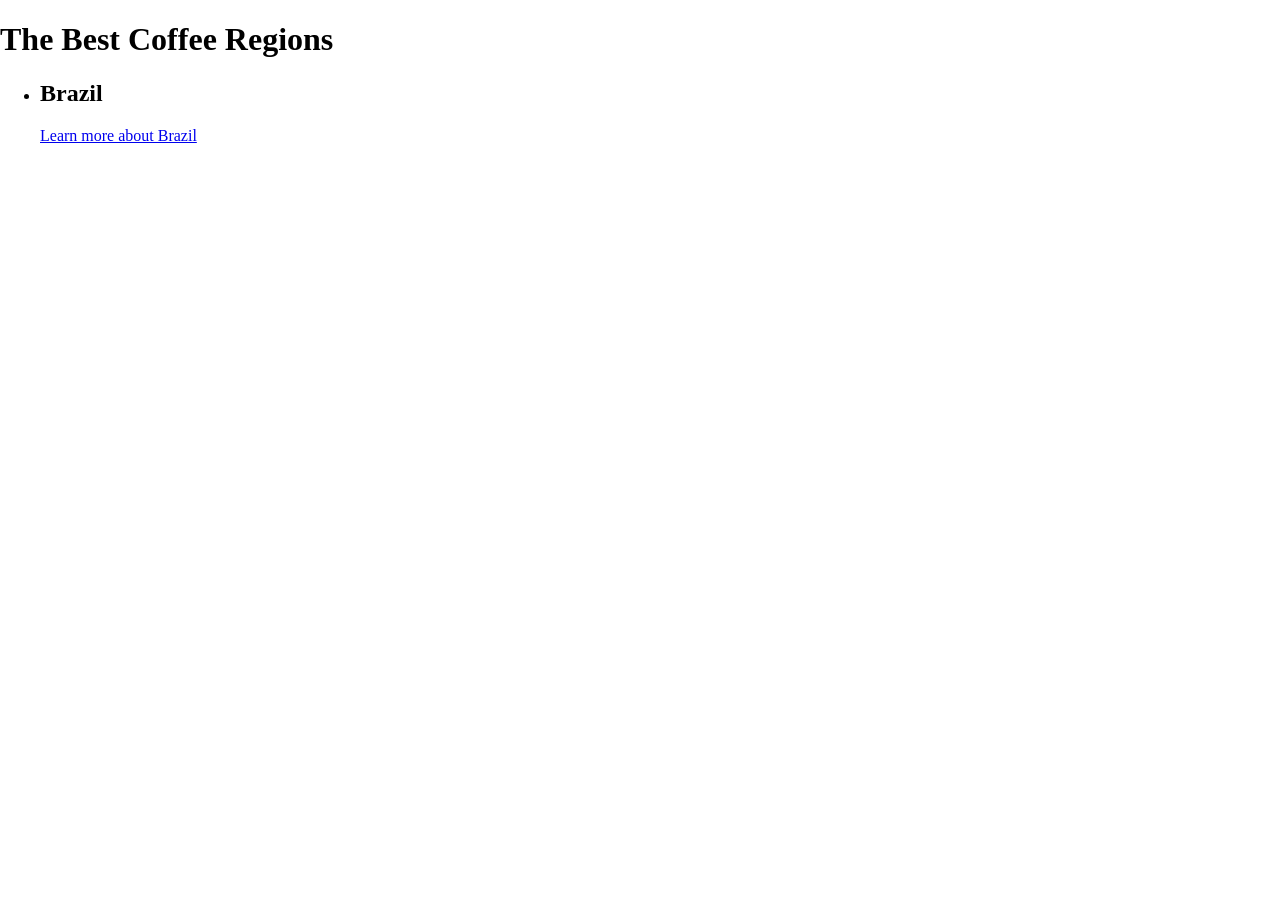
==== src/index.html @ b5847464 "initial commit" ====
<!DOCTYPE html>
<html lang="en">
<head>
    <meta charset="UTF-8">
    <meta name="viewport" content="width=device-width, initial-scale=1.0">
    <title>Coffee</title>
    <link rel="shortcut icon" href="../img/Image20260629205224.jpg" type="image/x-icon">
    <link rel="stylesheet" href="../css/style.css">

</head>
<body>
<div class="header">
    <h1>The Best Coffee Regions</h1>
</div>
<div class="main">
    <ul>
        <li>
            <h2>Brazil</h2>
            <p>

            </p>
            <a href="https://en.wikipedia.org/wiki/Brazil" target="_blank">
            Learn more about Brazil
            </a>
        </li>
    </ul>
</div>

</body>
</html>
---- css/style.css ----
body{
    margin: 0;
}
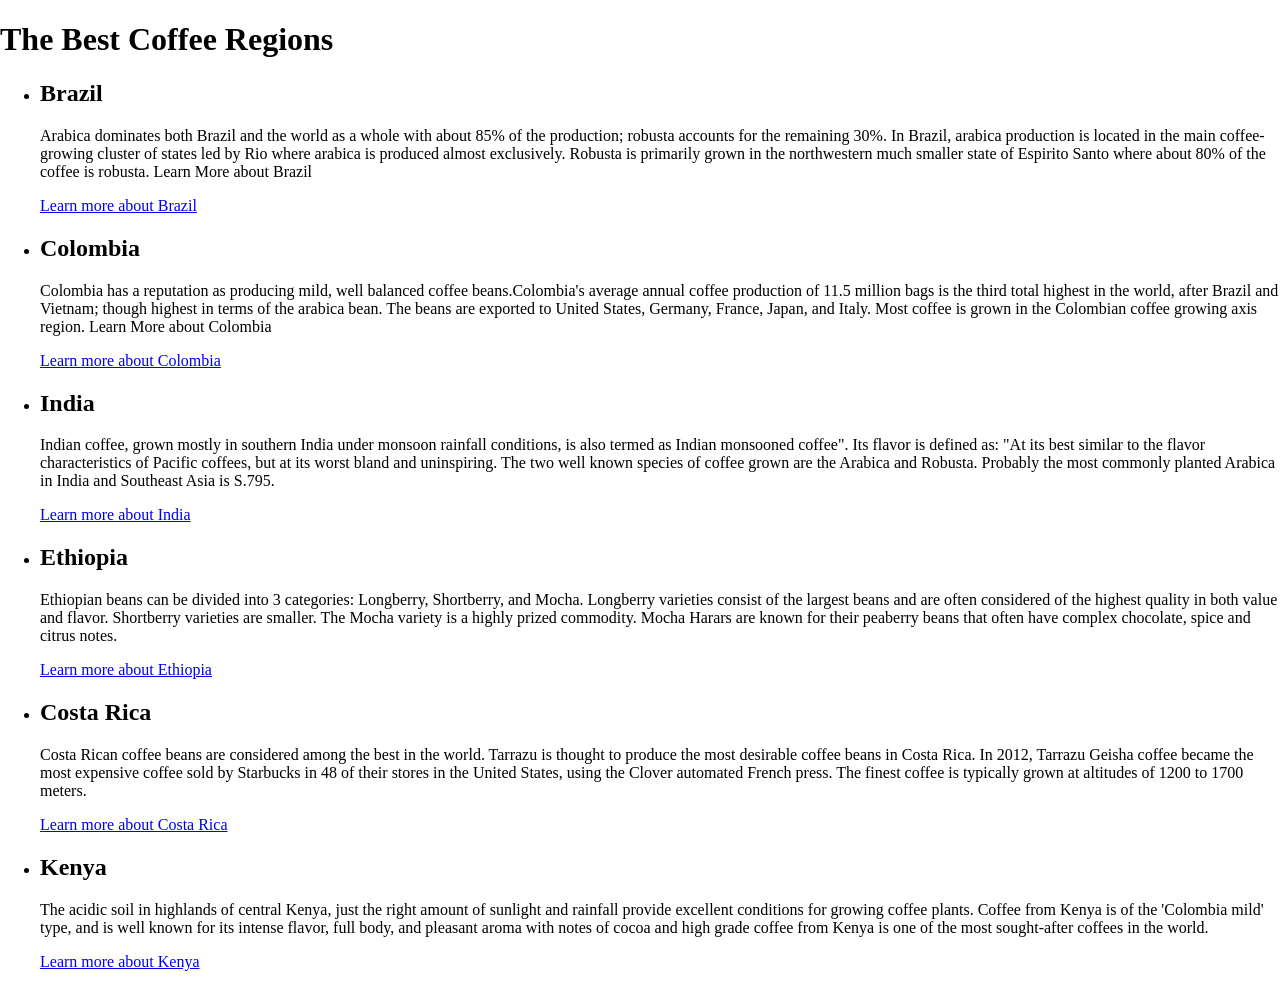
==== commit 9f5536df: "commit finish work" ====
--- a/src/index.html
+++ b/src/index.html
@@ -17,6 +17,9 @@
         <li>
             <h2>Brazil</h2>
             <p>
+                Arabica dominates both Brazil and the world as a whole with about 85% of the production; robusta accounts for the remaining 30%. In Brazil, arabica production is located in the main coffee-growing cluster of states led by Rio where arabica is
+                produced almost exclusively. Robusta is primarily grown in the northwestern much smaller state of Espirito Santo where about 80% of the coffee is robusta.
+                Learn More about Brazil
 
             </p>
             <a href="https://en.wikipedia.org/wiki/Brazil" target="_blank">
@@ -25,6 +28,77 @@
         </li>
     </ul>
 </div>
+<div class="main">
+    <ul>
+        <li>
+            <h2>Colombia</h2>
+            <p>
+                Colombia has a reputation as producing mild, well balanced coffee beans.Colombia's average annual coffee production of 11.5 million bags is the third total highest in the world, after Brazil and Vietnam; though highest in terms of the arabica
+                bean. The beans are exported to United States, Germany, France, Japan, and Italy. Most coffee is grown in the Colombian coffee growing axis region.
+                Learn More about Colombia
+            </p>
+            <a href="https://ru.wikipedia.org/wiki/%D0%9A%D0%BE%D0%BB%D1%83%D0%BC%D0%B1%D0%B8%D1%8F" target="_blank">
+                Learn more about Colombia
+            </a>
+        </li>
+    </ul>
+</div>
+<div class="main">
+    <ul>
+        <li>
+            <h2>India</h2>
+            <p>
+                Indian coffee, grown mostly in southern India under monsoon rainfall conditions, is also termed as Indian monsooned coffee". Its flavor is defined as: "At its best similar to the flavor characteristics of Pacific coffees, but at its worst bland and uninspiring. The two well known species of coffee grown are the Arabica and Robusta. Probably the most commonly planted Arabica in India and Southeast Asia is S.795.
+            </p>
+            <a href="https://ru.wikipedia.org/wiki/%D0%98%D0%BD%D0%B4%D0%B8%D1%8F" target="_blank">
+                Learn more about India
+            </a>
+        </li>
+    </ul>
+</div>
+<div class="main">
+<ul>
+    <li>
+        <h2>  Ethiopia</h2>
+        <p>
+            Ethiopian beans can be divided into 3 categories: Longberry, Shortberry, and Mocha. Longberry varieties consist of the largest beans and are often considered of the highest quality in both value and flavor. Shortberry varieties are smaller. The Mocha variety is a highly prized commodity. Mocha Harars are known for their peaberry beans that often have complex chocolate, spice and citrus notes.
+        </p>
+        <a href="https://ru.wikipedia.org/wiki/Ethiopia" target="_blank">
+            Learn more about Ethiopia
+        </a>
+    </li>
+</ul>
+</div>
+<div class="main">
+    <ul>
+        <li>
+            <h2> Costa Rica</h2>
+            <p>
+                Costa Rican coffee beans are considered among the best in the world. Tarrazu is thought to produce the most desirable coffee beans in Costa Rica. In 2012, Tarrazu Geisha coffee became the most expensive coffee sold by Starbucks in 48 of their stores in the United States, using the Clover automated French press. The finest coffee is typically grown at altitudes of 1200 to 1700 meters.
+            </p>
+            <a href="https://ru.wikipedia.org/wiki/%D0%9A%D0%BE%D1%81%D1%82%D0%B0-%D0%A0%D0%B8%D0%BA%D0%B0" target="_blank">
+                Learn more about Costa Rica
+            </a>
+        </li>
+    </ul>
+</div>
+<div class="main">
+    <ul>
+        <li>
+            <h2>  Kenya</h2>
+            <p>
+                The acidic soil in highlands of central Kenya, just the right amount of sunlight and rainfall provide excellent conditions for growing coffee plants. Coffee from Kenya is of the 'Colombia mild' type, and is well known for its intense flavor, full body, and pleasant aroma with notes of cocoa and high grade coffee from Kenya is one of the most sought-after coffees in the world.
+            </p>
+            <a href="https://ru.wikipedia.org/wiki/%D0%9A%D0%B5%D0%BD%D0%B8%D1%8F" target="_blank">
+                Learn more about Kenya
+            </a>
+        </li>
+    </ul>
+</div>
 
 </body>
-</html>+</html>
+
+<!--HW_05_TEXT-->
+<!--Доработайте HTML  согласно эскиза сайта-->
+<!--Advance***: Попробуйте начать самостоятельное оформление css-->
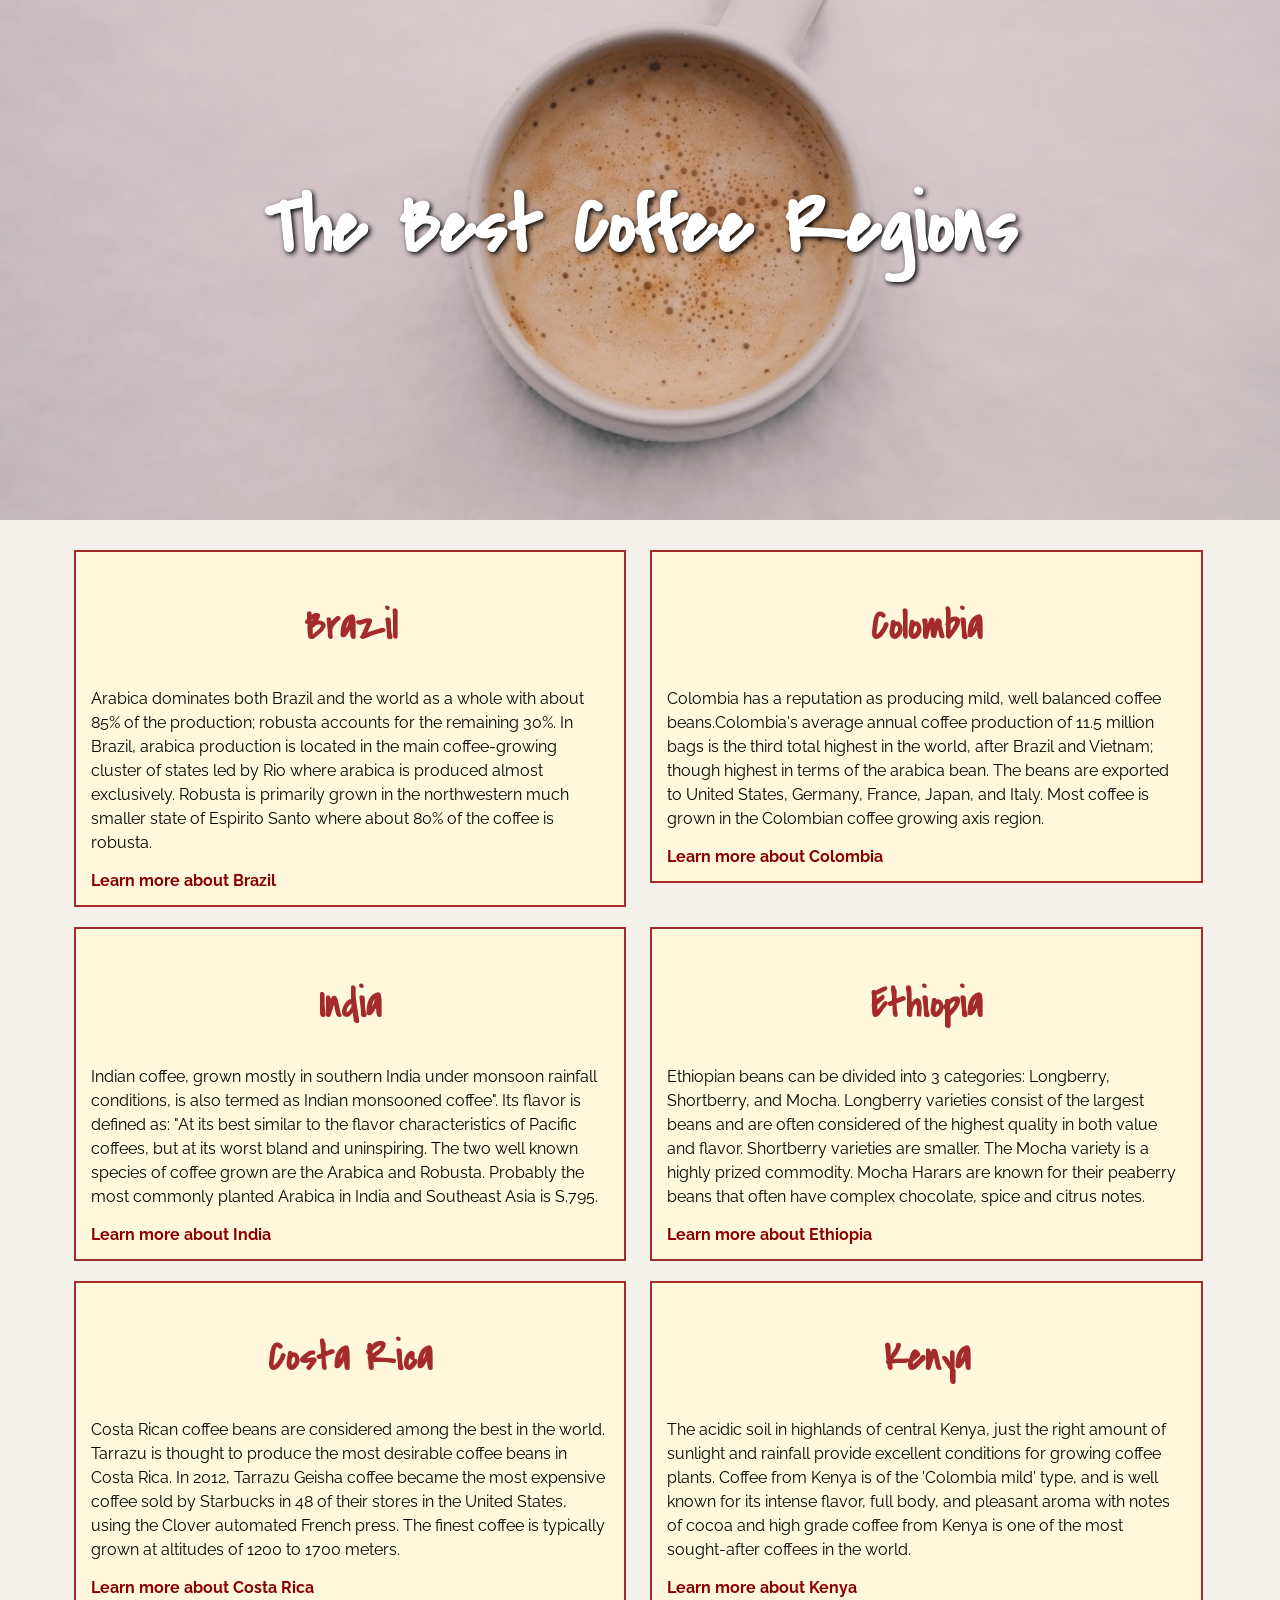
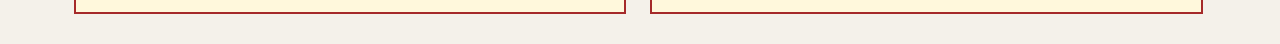
==== commit f41c1015: "finish 3 project" ====
--- a/src/index.html
+++ b/src/index.html
@@ -2,103 +2,68 @@
 <html lang="en">
 <head>
     <meta charset="UTF-8">
-    <meta name="viewport" content="width=device-width, initial-scale=1.0">
     <title>Coffee</title>
-    <link rel="shortcut icon" href="../img/Image20260629205224.jpg" type="image/x-icon">
+    <link rel="shortcut icon" href="../img/Image20260629205224.jpg" type="image/jpg">
     <link rel="stylesheet" href="../css/style.css">
-
 </head>
 <body>
 <div class="header">
     <h1>The Best Coffee Regions</h1>
 </div>
 <div class="main">
-    <ul>
+    <ul class="countries">
         <li>
             <h2>Brazil</h2>
-            <p>
-                Arabica dominates both Brazil and the world as a whole with about 85% of the production; robusta accounts for the remaining 30%. In Brazil, arabica production is located in the main coffee-growing cluster of states led by Rio where arabica is
-                produced almost exclusively. Robusta is primarily grown in the northwestern much smaller state of Espirito Santo where about 80% of the coffee is robusta.
-                Learn More about Brazil
-
-            </p>
-            <a href="https://en.wikipedia.org/wiki/Brazil" target="_blank">
-            Learn more about Brazil
-            </a>
+            <p> Arabica dominates both Brazil and the world as a whole with about 85% of the production; robusta
+                accounts for the remaining 30%. In Brazil, arabica production is located in the main coffee-growing
+                cluster of states led by Rio where arabica is
+                produced almost exclusively. Robusta is primarily grown in the northwestern much smaller state of
+                Espirito Santo where about 80% of the coffee is robusta.</p>
+            <a href="https://en.wikipedia.org/wiki/Brazil" target="_blank">Learn more about Brazil</a>
+        </li>
+        <li>
+            <h2>Colombia</h2>
+            <p> Colombia has a reputation as producing mild, well balanced coffee beans.Colombia's average annual coffee
+                production of 11.5 million bags is the third total highest in the world, after Brazil and Vietnam;
+                though highest in terms of the arabica
+                bean. The beans are exported to United States, Germany, France, Japan, and Italy. Most coffee is grown
+                in the Colombian coffee growing axis region.</p>
+            <a href="https://en.wikipedia.org/wiki/Colombia" target="_blank">Learn more about Colombia</a>
+        </li>
+        <li>
+            <h2>India</h2>
+            <p> Indian coffee, grown mostly in southern India under monsoon rainfall conditions, is also termed as
+                Indian monsooned coffee". Its flavor is defined as: "At its best similar to the flavor characteristics
+                of Pacific coffees, but at its worst bland and uninspiring. The two well known species of coffee grown
+                are the Arabica and Robusta. Probably the most commonly planted Arabica in India and Southeast Asia is
+                S.795.</p>
+            <a href="https://en.wikipedia.org/wiki/India" target="_blank">Learn more about India</a>
+        </li>
+        <li>
+            <h2>Ethiopia</h2>
+            <p> Ethiopian beans can be divided into 3 categories: Longberry, Shortberry, and Mocha. Longberry varieties
+                consist of the largest beans and are often considered of the highest quality in both value and flavor.
+                Shortberry varieties are smaller. The Mocha variety is a highly prized commodity. Mocha Harars are known
+                for their peaberry beans that often have complex chocolate, spice and citrus notes.</p>
+            <a href="https://en.wikipedia.org/wiki/Ethiopia" target="_blank">Learn more about Ethiopia</a>
+        </li>
+        <li>
+            <h2>Costa Rica</h2>
+            <p> Costa Rican coffee beans are considered among the best in the world. Tarrazu is thought to produce the
+                most desirable coffee beans in Costa Rica. In 2012, Tarrazu Geisha coffee became the most expensive
+                coffee sold by Starbucks in 48 of their stores in the United States, using the Clover automated French
+                press. The finest coffee is typically grown at altitudes of 1200 to 1700 meters.</p>
+            <a href="https://en.wikipedia.org/wiki/Costa_Rica" target="_blank">Learn more about Costa Rica</a>
+        </li>
+        <li>
+            <h2>Kenya</h2>
+            <p> The acidic soil in highlands of central Kenya, just the right amount of sunlight and rainfall provide
+                excellent conditions for growing coffee plants. Coffee from Kenya is of the 'Colombia mild' type, and is
+                well known for its intense flavor, full body, and pleasant aroma with notes of cocoa and high grade
+                coffee from Kenya is one of the most sought-after coffees in the world.</p>
+            <a href="https://en.wikipedia.org/wiki/Kenya" target="_blank">Learn more about Kenya</a>
         </li>
     </ul>
 </div>
-<div class="main">
-    <ul>
-        <li>
-            <h2>Colombia</h2>
-            <p>
-                Colombia has a reputation as producing mild, well balanced coffee beans.Colombia's average annual coffee production of 11.5 million bags is the third total highest in the world, after Brazil and Vietnam; though highest in terms of the arabica
-                bean. The beans are exported to United States, Germany, France, Japan, and Italy. Most coffee is grown in the Colombian coffee growing axis region.
-                Learn More about Colombia
-            </p>
-            <a href="https://ru.wikipedia.org/wiki/%D0%9A%D0%BE%D0%BB%D1%83%D0%BC%D0%B1%D0%B8%D1%8F" target="_blank">
-                Learn more about Colombia
-            </a>
-        </li>
-    </ul>
-</div>
-<div class="main">
-    <ul>
-        <li>
-            <h2>India</h2>
-            <p>
-                Indian coffee, grown mostly in southern India under monsoon rainfall conditions, is also termed as Indian monsooned coffee". Its flavor is defined as: "At its best similar to the flavor characteristics of Pacific coffees, but at its worst bland and uninspiring. The two well known species of coffee grown are the Arabica and Robusta. Probably the most commonly planted Arabica in India and Southeast Asia is S.795.
-            </p>
-            <a href="https://ru.wikipedia.org/wiki/%D0%98%D0%BD%D0%B4%D0%B8%D1%8F" target="_blank">
-                Learn more about India
-            </a>
-        </li>
-    </ul>
-</div>
-<div class="main">
-<ul>
-    <li>
-        <h2>  Ethiopia</h2>
-        <p>
-            Ethiopian beans can be divided into 3 categories: Longberry, Shortberry, and Mocha. Longberry varieties consist of the largest beans and are often considered of the highest quality in both value and flavor. Shortberry varieties are smaller. The Mocha variety is a highly prized commodity. Mocha Harars are known for their peaberry beans that often have complex chocolate, spice and citrus notes.
-        </p>
-        <a href="https://ru.wikipedia.org/wiki/Ethiopia" target="_blank">
-            Learn more about Ethiopia
-        </a>
-    </li>
-</ul>
-</div>
-<div class="main">
-    <ul>
-        <li>
-            <h2> Costa Rica</h2>
-            <p>
-                Costa Rican coffee beans are considered among the best in the world. Tarrazu is thought to produce the most desirable coffee beans in Costa Rica. In 2012, Tarrazu Geisha coffee became the most expensive coffee sold by Starbucks in 48 of their stores in the United States, using the Clover automated French press. The finest coffee is typically grown at altitudes of 1200 to 1700 meters.
-            </p>
-            <a href="https://ru.wikipedia.org/wiki/%D0%9A%D0%BE%D1%81%D1%82%D0%B0-%D0%A0%D0%B8%D0%BA%D0%B0" target="_blank">
-                Learn more about Costa Rica
-            </a>
-        </li>
-    </ul>
-</div>
-<div class="main">
-    <ul>
-        <li>
-            <h2>  Kenya</h2>
-            <p>
-                The acidic soil in highlands of central Kenya, just the right amount of sunlight and rainfall provide excellent conditions for growing coffee plants. Coffee from Kenya is of the 'Colombia mild' type, and is well known for its intense flavor, full body, and pleasant aroma with notes of cocoa and high grade coffee from Kenya is one of the most sought-after coffees in the world.
-            </p>
-            <a href="https://ru.wikipedia.org/wiki/%D0%9A%D0%B5%D0%BD%D0%B8%D1%8F" target="_blank">
-                Learn more about Kenya
-            </a>
-        </li>
-    </ul>
-</div>
-
 </body>
-</html>
-
-<!--HW_05_TEXT-->
-<!--Доработайте HTML  согласно эскиза сайта-->
-<!--Advance***: Попробуйте начать самостоятельное оформление css-->+</html>
--- a/css/style.css
+++ b/css/style.css
@@ -1,3 +1,66 @@
+@import url('https://fonts.googleapis.com/css2?family=Covered+By+Your+Grace&family=Raleway:wght@400;700&display=swap');
+
 body{
-    margin: 0;
+    margin:0;
+    font-family:Raleway, sans-serif;
+    background-color:#f4f1ea;
+}
+
+.header{
+    height:400px;
+    background-image:url("../img/Image20260629205224.jpg");
+    background-repeat:no-repeat;
+    background-size:cover;
+    background-position:center;
+    text-align:center;
+    padding-top:120px;
+}
+
+h1{
+    font-family:"Covered By Your Grace", cursive;
+    font-size:80px;
+    color:white;
+    text-shadow:2px 2px 5px black;
+}
+
+.main{
+    width:90%;
+    margin:20px auto;
+}
+
+.countries{
+    list-style:none;
+    padding:0;
+}
+
+.countries li{
+    display:inline-block;
+    width:45%;
+    margin:10px;
+    padding:15px;
+    background-color:#fff8dc;
+    border:2px solid brown;
+    vertical-align:top;
+}
+
+.countries h2{
+    text-align:center;
+    color:brown;
+    font-family:"Covered By Your Grace", cursive;
+    font-size:40px;
+}
+
+.countries p{
+    font-size:16px;
+    line-height:1.5;
+}
+
+.countries a{
+    color:darkred;
+    text-decoration:none;
+    font-weight:bold;
+}
+
+.countries a:hover{
+    text-decoration:underline;
 }
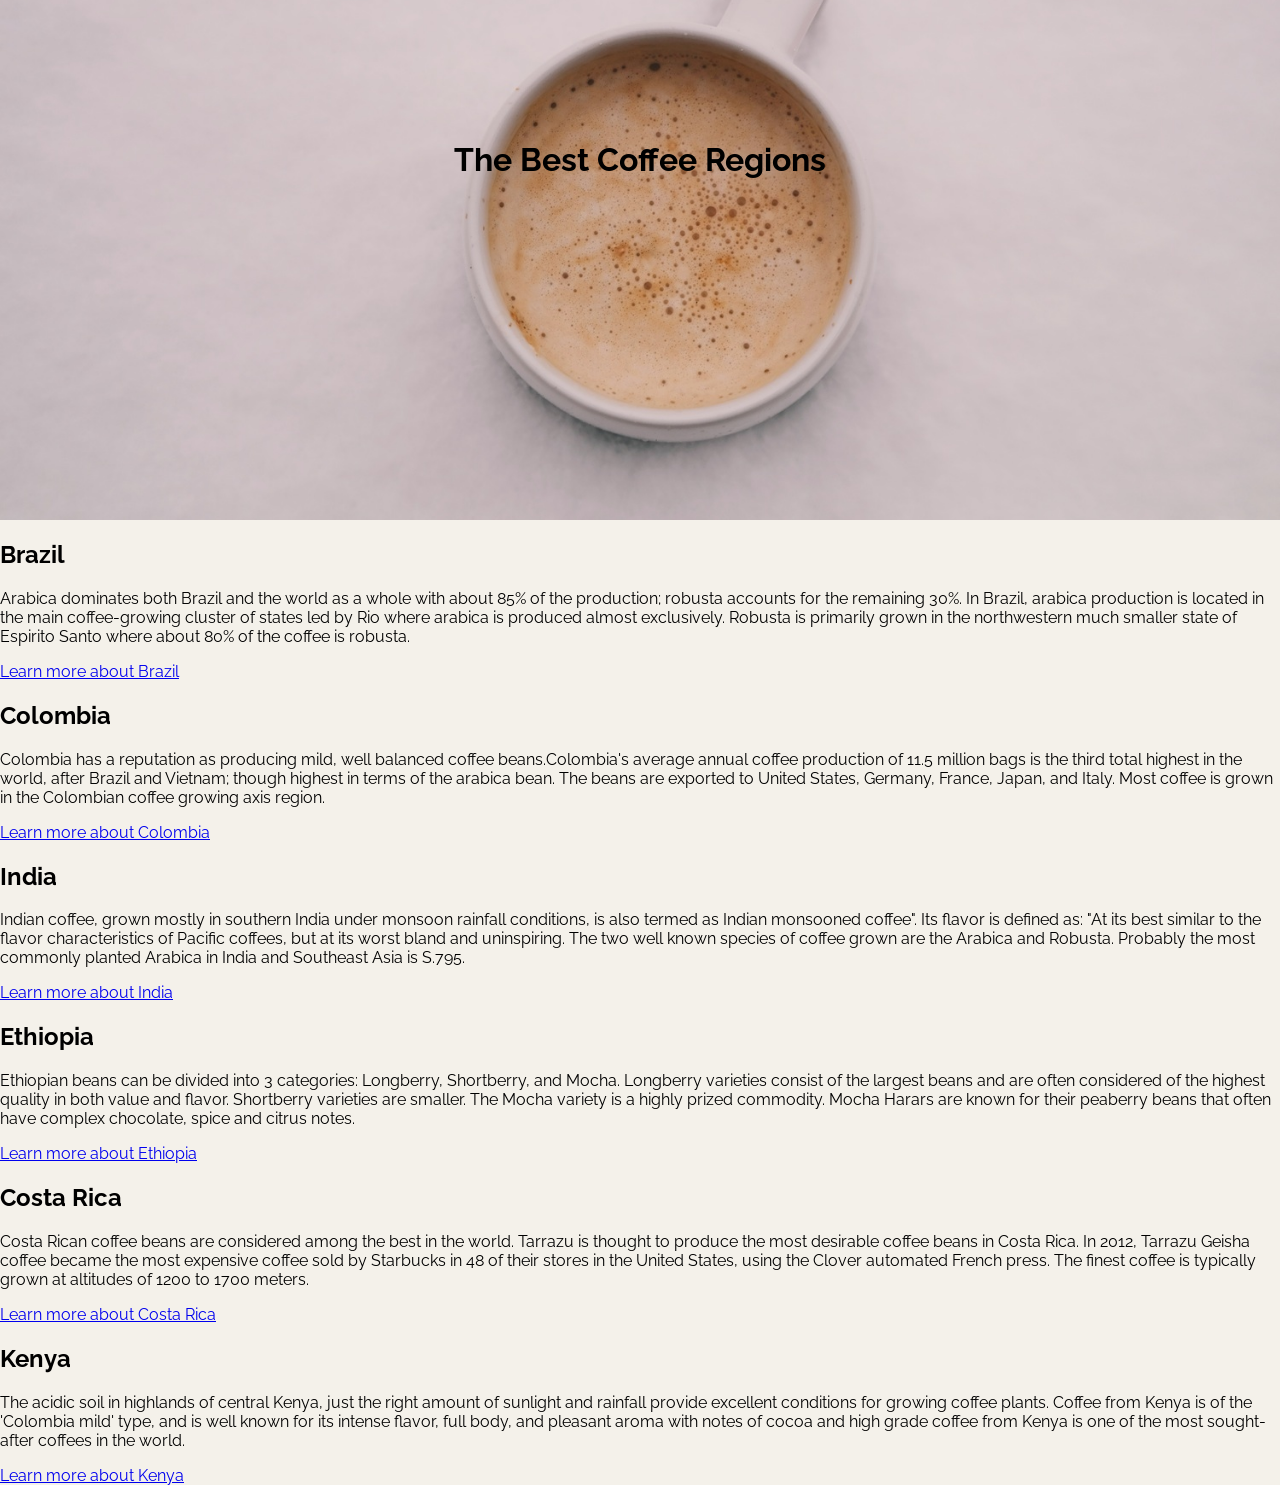
==== commit 0505ef7b: "coffee position initial variant" ====
--- a/src/index.html
+++ b/src/index.html
@@ -11,59 +11,60 @@
     <h1>The Best Coffee Regions</h1>
 </div>
 <div class="main">
-    <ul class="countries">
-        <li>
-            <h2>Brazil</h2>
-            <p> Arabica dominates both Brazil and the world as a whole with about 85% of the production; robusta
-                accounts for the remaining 30%. In Brazil, arabica production is located in the main coffee-growing
-                cluster of states led by Rio where arabica is
-                produced almost exclusively. Robusta is primarily grown in the northwestern much smaller state of
-                Espirito Santo where about 80% of the coffee is robusta.</p>
-            <a href="https://en.wikipedia.org/wiki/Brazil" target="_blank">Learn more about Brazil</a>
-        </li>
-        <li>
-            <h2>Colombia</h2>
-            <p> Colombia has a reputation as producing mild, well balanced coffee beans.Colombia's average annual coffee
-                production of 11.5 million bags is the third total highest in the world, after Brazil and Vietnam;
-                though highest in terms of the arabica
-                bean. The beans are exported to United States, Germany, France, Japan, and Italy. Most coffee is grown
-                in the Colombian coffee growing axis region.</p>
-            <a href="https://en.wikipedia.org/wiki/Colombia" target="_blank">Learn more about Colombia</a>
-        </li>
-        <li>
-            <h2>India</h2>
-            <p> Indian coffee, grown mostly in southern India under monsoon rainfall conditions, is also termed as
-                Indian monsooned coffee". Its flavor is defined as: "At its best similar to the flavor characteristics
-                of Pacific coffees, but at its worst bland and uninspiring. The two well known species of coffee grown
-                are the Arabica and Robusta. Probably the most commonly planted Arabica in India and Southeast Asia is
-                S.795.</p>
-            <a href="https://en.wikipedia.org/wiki/India" target="_blank">Learn more about India</a>
-        </li>
-        <li>
-            <h2>Ethiopia</h2>
-            <p> Ethiopian beans can be divided into 3 categories: Longberry, Shortberry, and Mocha. Longberry varieties
-                consist of the largest beans and are often considered of the highest quality in both value and flavor.
-                Shortberry varieties are smaller. The Mocha variety is a highly prized commodity. Mocha Harars are known
-                for their peaberry beans that often have complex chocolate, spice and citrus notes.</p>
-            <a href="https://en.wikipedia.org/wiki/Ethiopia" target="_blank">Learn more about Ethiopia</a>
-        </li>
-        <li>
-            <h2>Costa Rica</h2>
-            <p> Costa Rican coffee beans are considered among the best in the world. Tarrazu is thought to produce the
-                most desirable coffee beans in Costa Rica. In 2012, Tarrazu Geisha coffee became the most expensive
-                coffee sold by Starbucks in 48 of their stores in the United States, using the Clover automated French
-                press. The finest coffee is typically grown at altitudes of 1200 to 1700 meters.</p>
-            <a href="https://en.wikipedia.org/wiki/Costa_Rica" target="_blank">Learn more about Costa Rica</a>
-        </li>
-        <li>
-            <h2>Kenya</h2>
-            <p> The acidic soil in highlands of central Kenya, just the right amount of sunlight and rainfall provide
-                excellent conditions for growing coffee plants. Coffee from Kenya is of the 'Colombia mild' type, and is
-                well known for its intense flavor, full body, and pleasant aroma with notes of cocoa and high grade
-                coffee from Kenya is one of the most sought-after coffees in the world.</p>
-            <a href="https://en.wikipedia.org/wiki/Kenya" target="_blank">Learn more about Kenya</a>
-        </li>
-    </ul>
+    <div class="left">
+    </div>
+    <h2>Brazil</h2>
+    <p> Arabica dominates both Brazil and the world as a whole with about 85% of the production; robusta
+        accounts for the remaining 30%. In Brazil, arabica production is located in the main coffee-growing
+        cluster of states led by Rio where arabica is
+        produced almost exclusively. Robusta is primarily grown in the northwestern much smaller state of
+        Espirito Santo where about 80% of the coffee is robusta.</p>
+    <a href="https://en.wikipedia.org/wiki/Brazil" target="_blank">Learn more about Brazil</a>
+</div>
+<div>
+    <h2>Colombia</h2>
+    <p> Colombia has a reputation as producing mild, well balanced coffee beans.Colombia's average annual coffee
+        production of 11.5 million bags is the third total highest in the world, after Brazil and Vietnam;
+        though highest in terms of the arabica
+        bean. The beans are exported to United States, Germany, France, Japan, and Italy. Most coffee is grown
+        in the Colombian coffee growing axis region.</p>
+    <a href="https://en.wikipedia.org/wiki/Colombia" target="_blank">Learn more about Colombia</a>
+</div>
+<div>
+
+    <h2>India</h2>
+    <p> Indian coffee, grown mostly in southern India under monsoon rainfall conditions, is also termed as
+        Indian monsooned coffee". Its flavor is defined as: "At its best similar to the flavor characteristics
+        of Pacific coffees, but at its worst bland and uninspiring. The two well known species of coffee grown
+        are the Arabica and Robusta. Probably the most commonly planted Arabica in India and Southeast Asia is
+        S.795.</p>
+    <a href="https://en.wikipedia.org/wiki/India" target="_blank">Learn more about India</a>
+</div>
+<div class=rigth>
+    <div>
+        <h2>Ethiopia</h2>
+        <p> Ethiopian beans can be divided into 3 categories: Longberry, Shortberry, and Mocha. Longberry varieties
+            consist of the largest beans and are often considered of the highest quality in both value and flavor.
+            Shortberry varieties are smaller. The Mocha variety is a highly prized commodity. Mocha Harars are known
+            for their peaberry beans that often have complex chocolate, spice and citrus notes.</p>
+        <a href="https://en.wikipedia.org/wiki/Ethiopia" target="_blank">Learn more about Ethiopia</a>
+    </div>
+    <div>
+        <h2>Costa Rica</h2>
+        <p> Costa Rican coffee beans are considered among the best in the world. Tarrazu is thought to produce the
+            most desirable coffee beans in Costa Rica. In 2012, Tarrazu Geisha coffee became the most expensive
+            coffee sold by Starbucks in 48 of their stores in the United States, using the Clover automated French
+            press. The finest coffee is typically grown at altitudes of 1200 to 1700 meters.</p>
+        <a href="https://en.wikipedia.org/wiki/Costa_Rica" target="_blank">Learn more about Costa Rica</a>
+    </div>
+    <div>
+        <h2>Kenya</h2>
+        <p> The acidic soil in highlands of central Kenya, just the right amount of sunlight and rainfall provide
+            excellent conditions for growing coffee plants. Coffee from Kenya is of the 'Colombia mild' type, and is
+            well known for its intense flavor, full body, and pleasant aroma with notes of cocoa and high grade
+            coffee from Kenya is one of the most sought-after coffees in the world.</p>
+        <a href="https://en.wikipedia.org/wiki/Kenya" target="_blank">Learn more about Kenya</a>
+    </div>
 </div>
 </body>
 </html>
--- a/css/style.css
+++ b/css/style.css
@@ -16,51 +16,51 @@
     padding-top:120px;
 }
 
-h1{
-    font-family:"Covered By Your Grace", cursive;
-    font-size:80px;
-    color:white;
-    text-shadow:2px 2px 5px black;
-}
+/*h1{*/
+/*    font-family:"Covered By Your Grace", cursive;*/
+/*    font-size:80px;*/
+/*    color:white;*/
+/*    text-shadow:2px 2px 5px black;*/
+/*}*/
 
-.main{
-    width:90%;
-    margin:20px auto;
-}
+/*.main{*/
+/*    width:90%;*/
+/*    margin:20px auto;*/
+/*}*/
 
-.countries{
-    list-style:none;
-    padding:0;
-}
+/*.countries{*/
+/*    list-style:none;*/
+/*    padding:0;*/
+/*}*/
 
-.countries li{
-    display:inline-block;
-    width:45%;
-    margin:10px;
-    padding:15px;
-    background-color:#fff8dc;
-    border:2px solid brown;
-    vertical-align:top;
-}
+/*.countries li{*/
+/*    display:inline-block;*/
+/*    width:45%;*/
+/*    margin:10px;*/
+/*    padding:15px;*/
+/*    background-color:#fff8dc;*/
+/*    border:2px solid brown;*/
+/*    vertical-align:top;*/
+/*}*/
 
-.countries h2{
-    text-align:center;
-    color:brown;
-    font-family:"Covered By Your Grace", cursive;
-    font-size:40px;
-}
+/*.countries h2{*/
+/*    text-align:center;*/
+/*    color:brown;*/
+/*    font-family:"Covered By Your Grace", cursive;*/
+/*    font-size:40px;*/
+/*}*/
 
-.countries p{
-    font-size:16px;
-    line-height:1.5;
-}
+/*.countries p{*/
+/*    font-size:16px;*/
+/*    line-height:1.5;*/
+/*}*/
 
-.countries a{
-    color:darkred;
-    text-decoration:none;
-    font-weight:bold;
-}
+/*.countries a{*/
+/*    color:darkred;*/
+/*    text-decoration:none;*/
+/*    font-weight:bold;*/
+/*}*/
 
-.countries a:hover{
-    text-decoration:underline;
-}+/*.countries a:hover{*/
+/*    text-decoration:underline;*/
+/*}*/
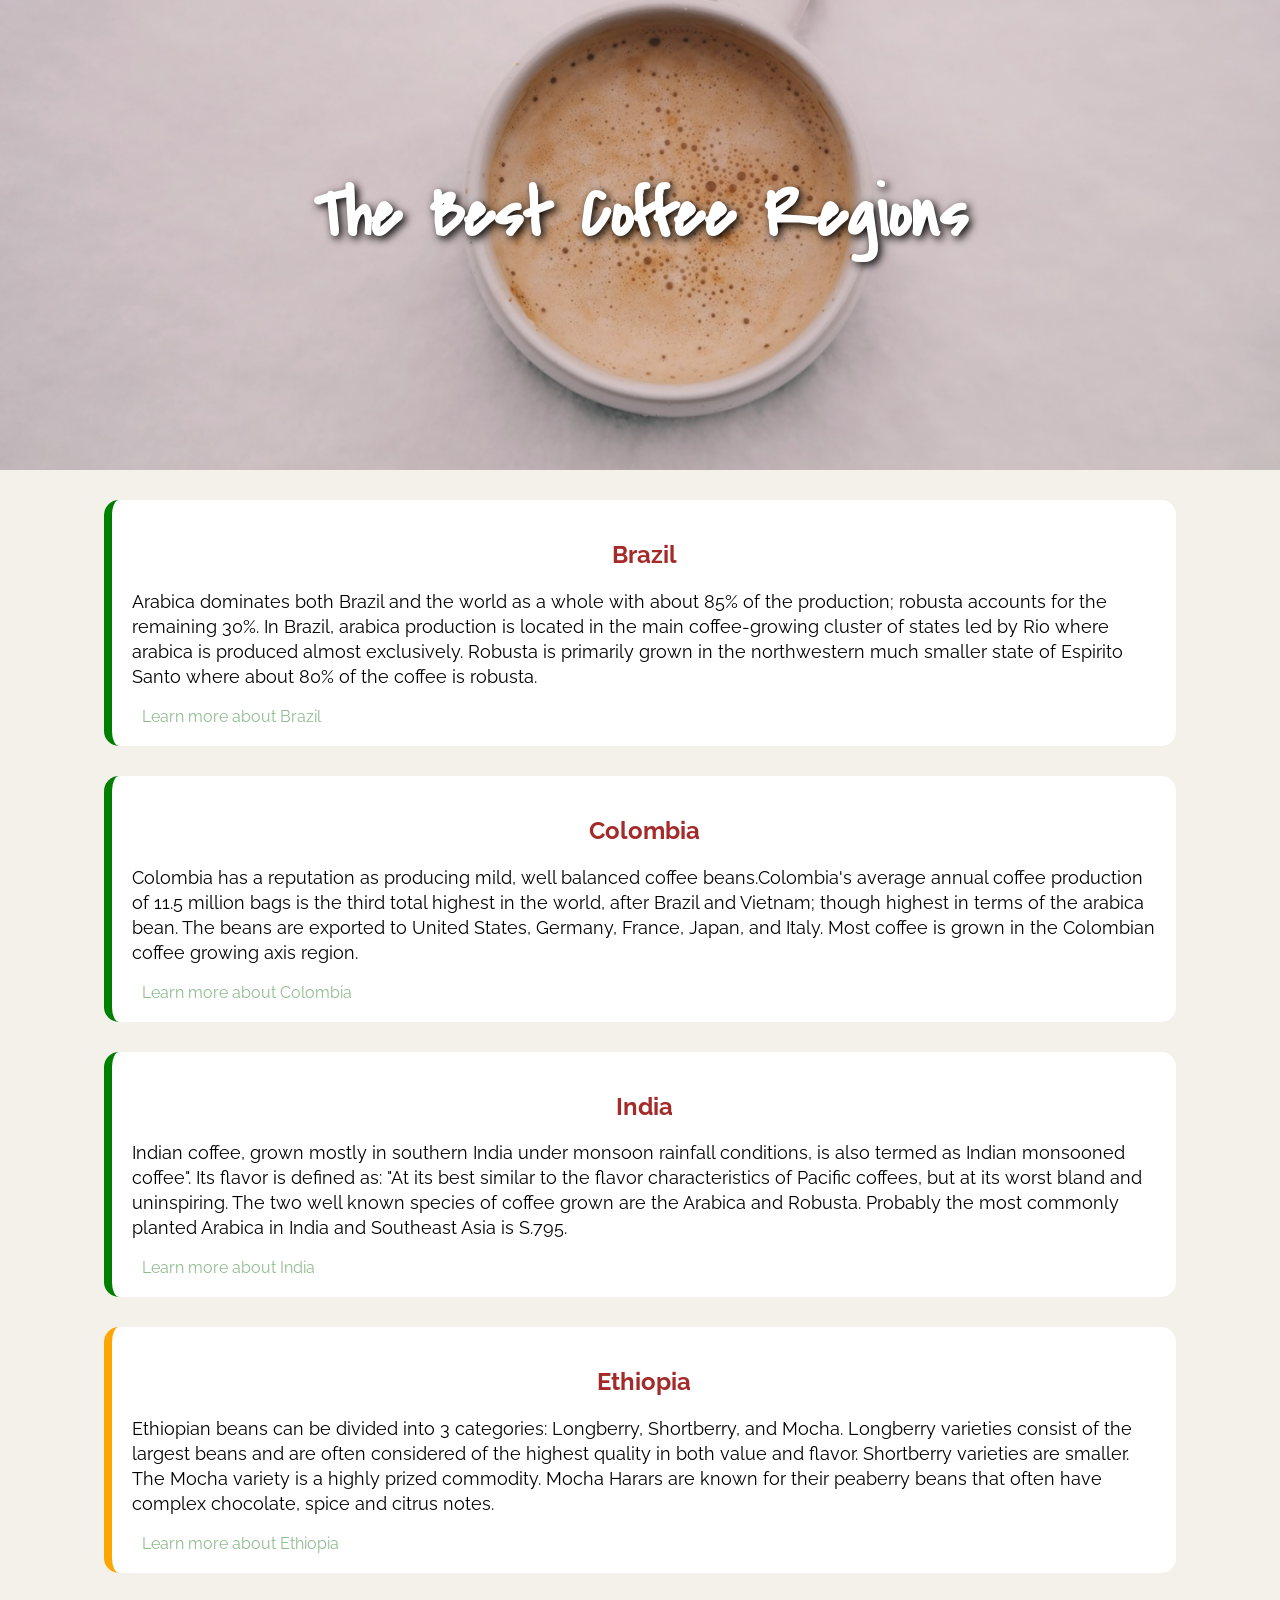
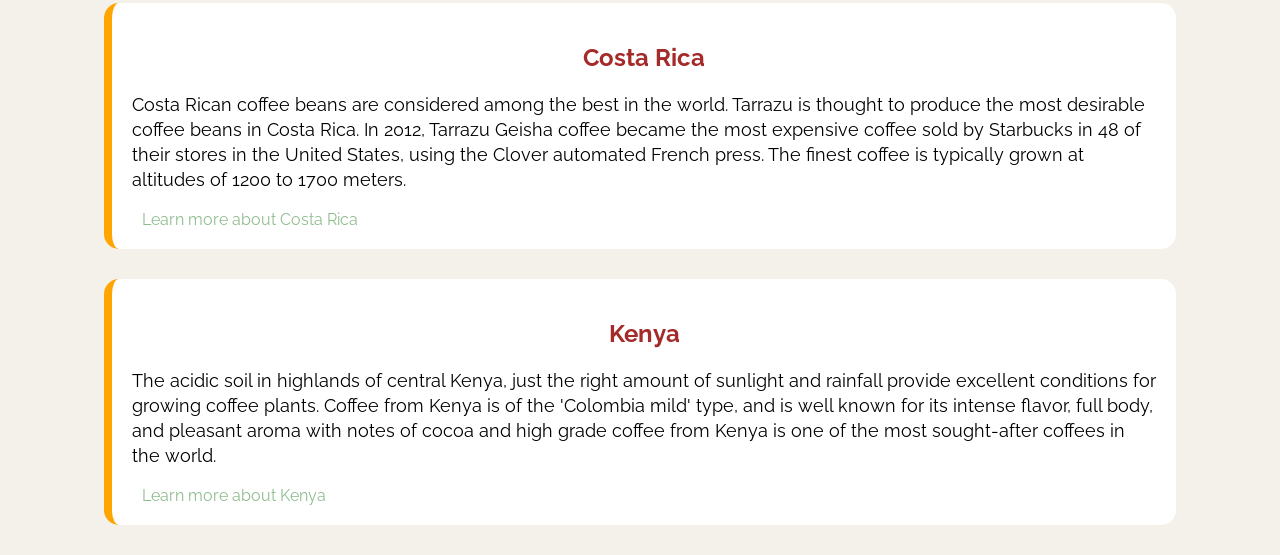
==== commit 29797a65: "HTML and CSS Coffee project Finish" ====
--- a/src/index.html
+++ b/src/index.html
@@ -12,58 +12,61 @@
 </div>
 <div class="main">
     <div class="left">
+        <div>
+            <h2>Brazil</h2>
+            <p> Arabica dominates both Brazil and the world as a whole with about 85% of the production; robusta
+                accounts for the remaining 30%. In Brazil, arabica production is located in the main coffee-growing
+                cluster of states led by Rio where arabica is
+                produced almost exclusively. Robusta is primarily grown in the northwestern much smaller state of
+                Espirito Santo where about 80% of the coffee is robusta.</p>
+            <a href="https://en.wikipedia.org/wiki/Brazil" target="_blank">Learn more about Brazil</a>
+        </div>
+
+        <div>
+            <h2>Colombia</h2>
+            <p> Colombia has a reputation as producing mild, well balanced coffee beans.Colombia's average annual coffee
+                production of 11.5 million bags is the third total highest in the world, after Brazil and Vietnam;
+                though highest in terms of the arabica
+                bean. The beans are exported to United States, Germany, France, Japan, and Italy. Most coffee is grown
+                in the Colombian coffee growing axis region.</p>
+            <a href="https://en.wikipedia.org/wiki/Colombia" target="_blank">Learn more about Colombia</a>
+        </div>
+
+        <div>
+            <h2>India</h2>
+            <p> Indian coffee, grown mostly in southern India under monsoon rainfall conditions, is also termed as
+                Indian monsooned coffee". Its flavor is defined as: "At its best similar to the flavor characteristics
+                of Pacific coffees, but at its worst bland and uninspiring. The two well known species of coffee grown
+                are the Arabica and Robusta. Probably the most commonly planted Arabica in India and Southeast Asia is
+                S.795.</p>
+            <a href="https://en.wikipedia.org/wiki/India" target="_blank">Learn more about India</a>
+        </div>
     </div>
-    <h2>Brazil</h2>
-    <p> Arabica dominates both Brazil and the world as a whole with about 85% of the production; robusta
-        accounts for the remaining 30%. In Brazil, arabica production is located in the main coffee-growing
-        cluster of states led by Rio where arabica is
-        produced almost exclusively. Robusta is primarily grown in the northwestern much smaller state of
-        Espirito Santo where about 80% of the coffee is robusta.</p>
-    <a href="https://en.wikipedia.org/wiki/Brazil" target="_blank">Learn more about Brazil</a>
-</div>
-<div>
-    <h2>Colombia</h2>
-    <p> Colombia has a reputation as producing mild, well balanced coffee beans.Colombia's average annual coffee
-        production of 11.5 million bags is the third total highest in the world, after Brazil and Vietnam;
-        though highest in terms of the arabica
-        bean. The beans are exported to United States, Germany, France, Japan, and Italy. Most coffee is grown
-        in the Colombian coffee growing axis region.</p>
-    <a href="https://en.wikipedia.org/wiki/Colombia" target="_blank">Learn more about Colombia</a>
-</div>
-<div>
-
-    <h2>India</h2>
-    <p> Indian coffee, grown mostly in southern India under monsoon rainfall conditions, is also termed as
-        Indian monsooned coffee". Its flavor is defined as: "At its best similar to the flavor characteristics
-        of Pacific coffees, but at its worst bland and uninspiring. The two well known species of coffee grown
-        are the Arabica and Robusta. Probably the most commonly planted Arabica in India and Southeast Asia is
-        S.795.</p>
-    <a href="https://en.wikipedia.org/wiki/India" target="_blank">Learn more about India</a>
-</div>
-<div class=rigth>
-    <div>
-        <h2>Ethiopia</h2>
-        <p> Ethiopian beans can be divided into 3 categories: Longberry, Shortberry, and Mocha. Longberry varieties
-            consist of the largest beans and are often considered of the highest quality in both value and flavor.
-            Shortberry varieties are smaller. The Mocha variety is a highly prized commodity. Mocha Harars are known
-            for their peaberry beans that often have complex chocolate, spice and citrus notes.</p>
-        <a href="https://en.wikipedia.org/wiki/Ethiopia" target="_blank">Learn more about Ethiopia</a>
-    </div>
-    <div>
-        <h2>Costa Rica</h2>
-        <p> Costa Rican coffee beans are considered among the best in the world. Tarrazu is thought to produce the
-            most desirable coffee beans in Costa Rica. In 2012, Tarrazu Geisha coffee became the most expensive
-            coffee sold by Starbucks in 48 of their stores in the United States, using the Clover automated French
-            press. The finest coffee is typically grown at altitudes of 1200 to 1700 meters.</p>
-        <a href="https://en.wikipedia.org/wiki/Costa_Rica" target="_blank">Learn more about Costa Rica</a>
-    </div>
-    <div>
-        <h2>Kenya</h2>
-        <p> The acidic soil in highlands of central Kenya, just the right amount of sunlight and rainfall provide
-            excellent conditions for growing coffee plants. Coffee from Kenya is of the 'Colombia mild' type, and is
-            well known for its intense flavor, full body, and pleasant aroma with notes of cocoa and high grade
-            coffee from Kenya is one of the most sought-after coffees in the world.</p>
-        <a href="https://en.wikipedia.org/wiki/Kenya" target="_blank">Learn more about Kenya</a>
+    <div class=rigth>
+        <div>
+            <h2>Ethiopia</h2>
+            <p> Ethiopian beans can be divided into 3 categories: Longberry, Shortberry, and Mocha. Longberry varieties
+                consist of the largest beans and are often considered of the highest quality in both value and flavor.
+                Shortberry varieties are smaller. The Mocha variety is a highly prized commodity. Mocha Harars are known
+                for their peaberry beans that often have complex chocolate, spice and citrus notes.</p>
+            <a href="https://en.wikipedia.org/wiki/Ethiopia" target="_blank">Learn more about Ethiopia</a>
+        </div>
+        <div>
+            <h2>Costa Rica</h2>
+            <p> Costa Rican coffee beans are considered among the best in the world. Tarrazu is thought to produce the
+                most desirable coffee beans in Costa Rica. In 2012, Tarrazu Geisha coffee became the most expensive
+                coffee sold by Starbucks in 48 of their stores in the United States, using the Clover automated French
+                press. The finest coffee is typically grown at altitudes of 1200 to 1700 meters.</p>
+            <a href="https://en.wikipedia.org/wiki/Costa_Rica" target="_blank">Learn more about Costa Rica</a>
+        </div>
+        <div>
+            <h2>Kenya</h2>
+            <p> The acidic soil in highlands of central Kenya, just the right amount of sunlight and rainfall provide
+                excellent conditions for growing coffee plants. Coffee from Kenya is of the 'Colombia mild' type, and is
+                well known for its intense flavor, full body, and pleasant aroma with notes of cocoa and high grade
+                coffee from Kenya is one of the most sought-after coffees in the world.</p>
+            <a href="https://en.wikipedia.org/wiki/Kenya" target="_blank">Learn more about Kenya</a>
+        </div>
     </div>
 </div>
 </body>
--- a/css/style.css
+++ b/css/style.css
@@ -6,8 +6,9 @@
     background-color:#f4f1ea;
 }
 
+
 .header{
-    height:400px;
+    height:350px;
     background-image:url("../img/Image20260629205224.jpg");
     background-repeat:no-repeat;
     background-size:cover;
@@ -15,6 +16,55 @@
     text-align:center;
     padding-top:120px;
 }
+
+.header h1{
+    font-family:'Covered By Your Grace', cursive;
+    font-size:70px;
+    color:white;
+    text-shadow:3px 3px 8px black;
+}
+
+h2{
+    color:brown;
+    text-align:center;
+}
+
+
+p{
+    font-size:18px;
+    line-height:25px;
+}
+
+
+a{
+    text-decoration:none;
+    color:darkseagreen;
+    padding:10px;
+    border-radius:5px;
+}
+
+
+.left div{
+    border-left:8px solid green;
+    width:80%;
+    margin:30px auto;
+    background:white;
+    padding:20px;
+    border-radius:15px;
+}
+
+.rigth div{
+    border-left:8px solid orange;
+    width:80%;
+    margin:30px auto;
+    background:white;
+    padding:20px;
+    border-radius:15px;
+}
+
+
+
+
 
 /*h1{*/
 /*    font-family:"Covered By Your Grace", cursive;*/
